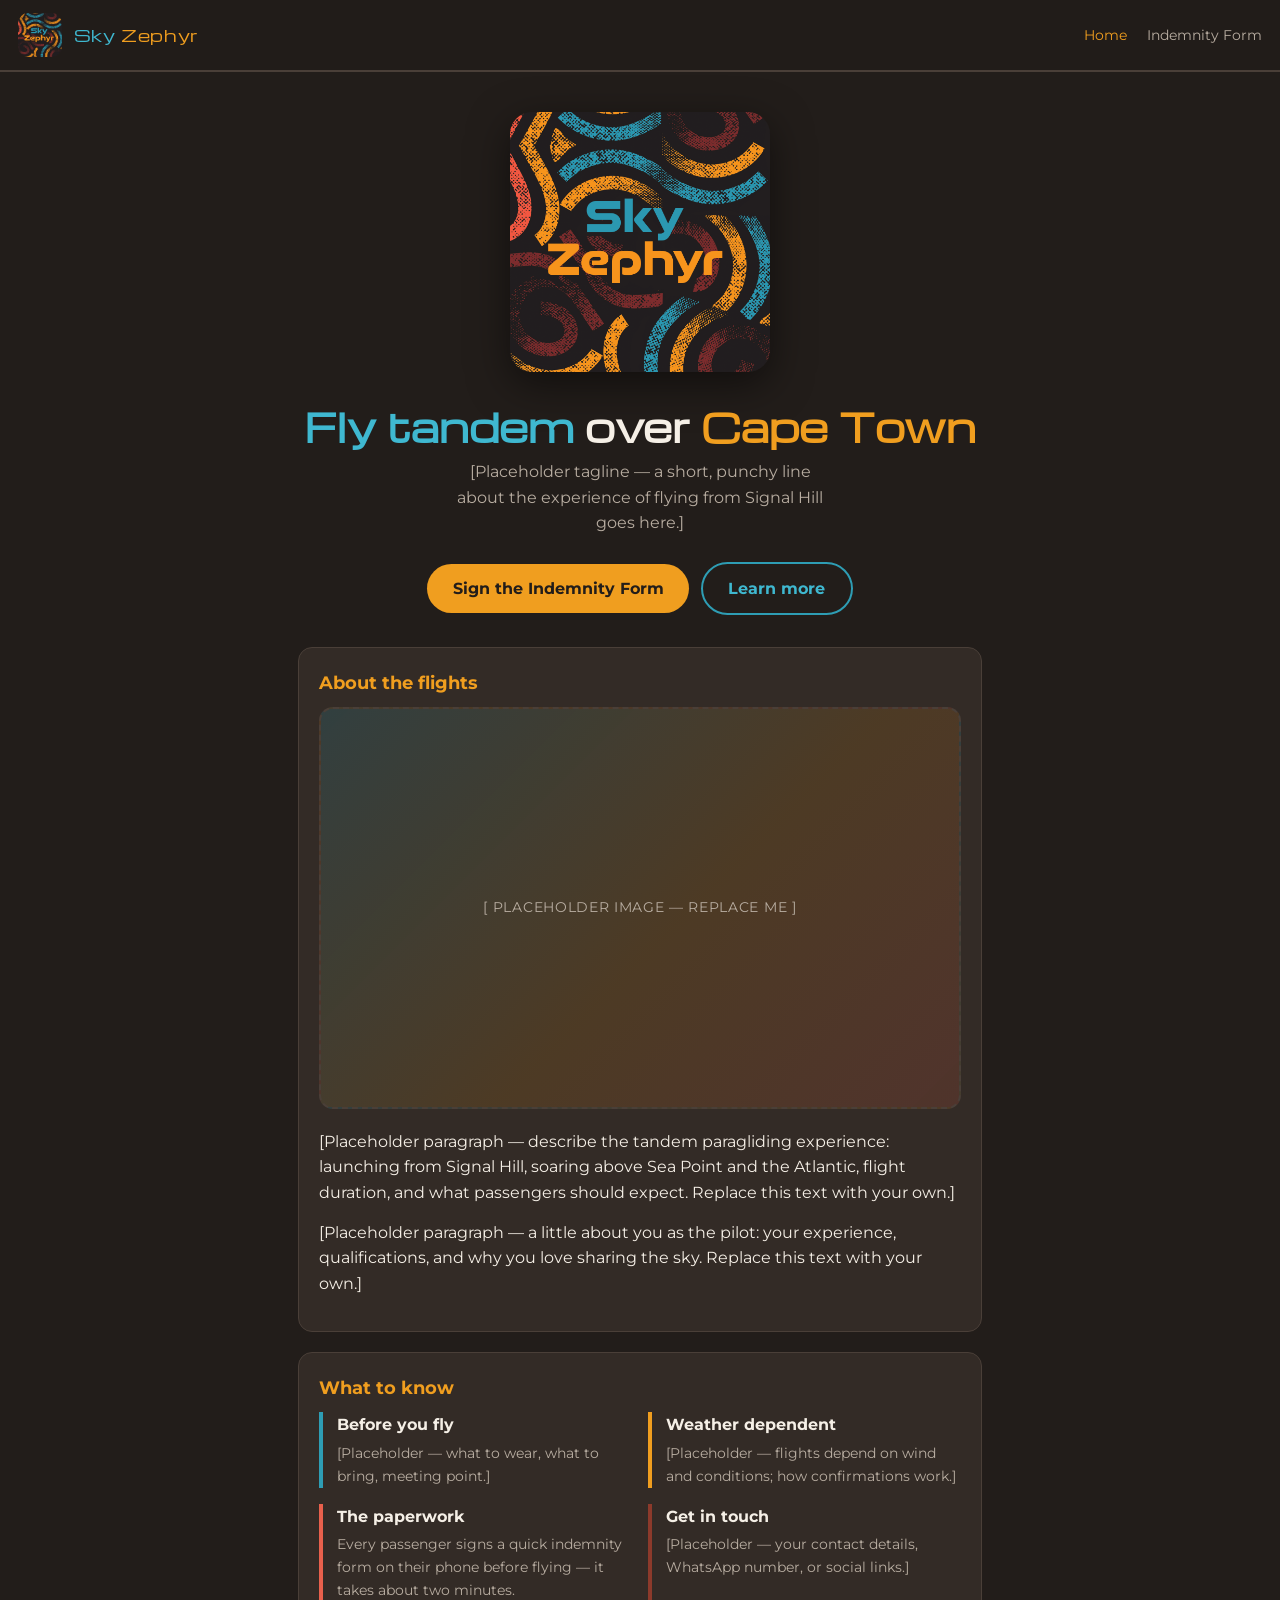
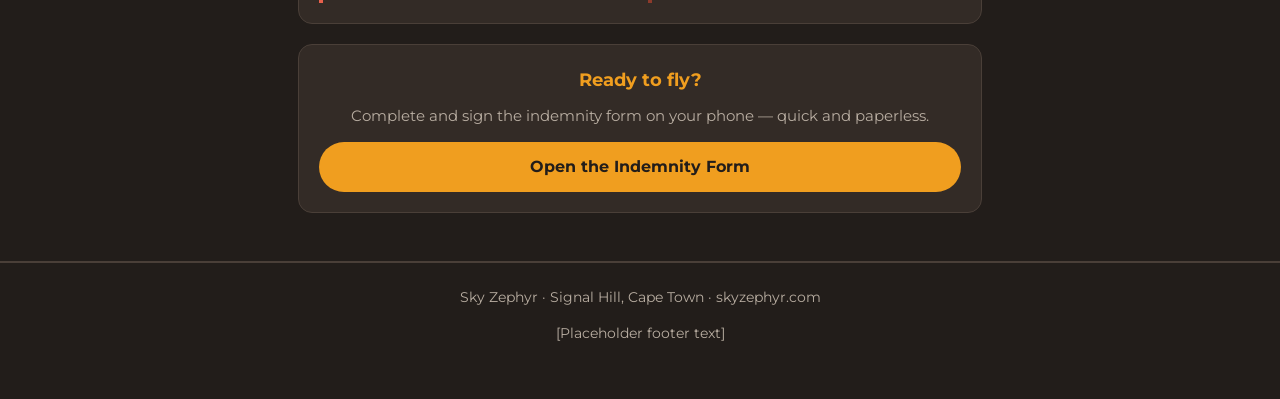
==== index.html @ d886fbc6 "Add files via upload" ====
<!DOCTYPE html>
<html lang="en">
<head>
<meta charset="UTF-8">
<meta name="viewport" content="width=device-width, initial-scale=1.0">
<title>Sky Zephyr — Tandem Paragliding, Signal Hill, Cape Town</title>
<meta name="description" content="Tandem paragliding flights from Signal Hill, Cape Town with Sky Zephyr.">
<link rel="icon" href="assets/logo.png">
<link rel="preconnect" href="https://fonts.googleapis.com">
<link href="https://fonts.googleapis.com/css2?family=Michroma&family=Montserrat:wght@400;600;700&display=swap" rel="stylesheet">
<link rel="stylesheet" href="styles.css">
</head>
<body>

<header class="site">
  <img src="assets/logo.png" alt="Sky Zephyr logo">
  <div class="brand"><span class="sky">Sky</span> <span class="zephyr">Zephyr</span></div>
  <nav>
    <a href="index.html" class="active">Home</a>
    <a href="indemnity.html">Indemnity&nbsp;Form</a>
  </nav>
</header>

<main class="wrap">

  <section class="hero">
    <img class="logo" src="assets/logo.png" alt="Sky Zephyr">
    <h1><span class="accent-teal">Fly tandem</span> over <span class="accent-orange">Cape Town</span></h1>
    <p class="tagline">[Placeholder tagline — a short, punchy line about the experience of flying from Signal Hill goes here.]</p>
    <div class="cta-row">
      <a class="btn btn-primary" href="indemnity.html">Sign the Indemnity Form</a>
      <a class="btn btn-secondary" href="#about">Learn more</a>
    </div>
  </section>

  <section id="about" class="card">
    <h2>About the flights</h2>
    <div class="placeholder-img">[ Placeholder image — replace me ]</div>
    <p>[Placeholder paragraph — describe the tandem paragliding experience: launching from Signal Hill, soaring above Sea Point and the Atlantic, flight duration, and what passengers should expect. Replace this text with your own.]</p>
    <p>[Placeholder paragraph — a little about you as the pilot: your experience, qualifications, and why you love sharing the sky. Replace this text with your own.]</p>
  </section>

  <section class="card">
    <h2>What to know</h2>
    <div class="features">
      <div class="feature">
        <h3>Before you fly</h3>
        <p>[Placeholder — what to wear, what to bring, meeting point.]</p>
      </div>
      <div class="feature">
        <h3>Weather dependent</h3>
        <p>[Placeholder — flights depend on wind and conditions; how confirmations work.]</p>
      </div>
      <div class="feature">
        <h3>The paperwork</h3>
        <p>Every passenger signs a quick indemnity form on their phone before flying — it takes about two minutes.</p>
      </div>
      <div class="feature">
        <h3>Get in touch</h3>
        <p>[Placeholder — your contact details, WhatsApp number, or social links.]</p>
      </div>
    </div>
  </section>

  <section class="card" style="text-align:center;">
    <h2>Ready to fly?</h2>
    <p class="form-intro">Complete and sign the indemnity form on your phone — quick and paperless.</p>
    <a class="btn btn-primary btn-block" href="indemnity.html">Open the Indemnity Form</a>
  </section>

</main>

<footer class="site">
  <p>Sky Zephyr · Signal Hill, Cape Town · skyzephyr.com</p>
  <p>[Placeholder footer text]</p>
</footer>

</body>
</html>
---- styles.css ----
/* Sky Zephyr — shared styles (mobile-first) */
:root {
  --bg: #221d1a;
  --bg-soft: #2e2723;
  --card: #332b26;
  --teal: #2e9db4;
  --teal-bright: #3fb8d0;
  --orange: #f09e1f;
  --coral: #e8604c;
  --rust: #8c3a2b;
  --cream: #f5efe6;
  --muted: #b8ada1;
  --line: #4a3f38;
  --radius: 14px;
}

* { box-sizing: border-box; margin: 0; padding: 0; }
html { -webkit-text-size-adjust: 100%; }

body {
  background: var(--bg);
  color: var(--cream);
  font-family: "Montserrat", -apple-system, "Segoe UI", Roboto, sans-serif;
  line-height: 1.6;
  min-height: 100vh;
}

.wrap { max-width: 720px; margin: 0 auto; padding: 0 1.1rem; }

/* Header */
header.site {
  display: flex; align-items: center; gap: .75rem;
  padding: .8rem 1.1rem;
  border-bottom: 2px solid var(--line);
  position: sticky; top: 0; background: rgba(34,29,26,.95);
  backdrop-filter: blur(6px); z-index: 10;
}
header.site img { width: 44px; height: 44px; border-radius: 10px; }
header.site .brand { font-family: "Michroma", "Montserrat", sans-serif; font-size: 1rem; letter-spacing: .04em; }
header.site .brand .sky { color: var(--teal-bright); }
header.site .brand .zephyr { color: var(--orange); }
header.site nav { margin-left: auto; }
header.site nav a { color: var(--muted); text-decoration: none; font-size: .85rem; margin-left: 1rem; }
header.site nav a:hover, header.site nav a.active { color: var(--orange); }

/* Typography */
h1 { font-family: "Michroma", "Montserrat", sans-serif; font-size: clamp(1.5rem, 6vw, 2.4rem); line-height: 1.25; }
h2 { color: var(--orange); font-size: 1.15rem; margin-bottom: .6rem; }
p  { margin-bottom: .9rem; }
.accent-teal { color: var(--teal-bright); }
.accent-orange { color: var(--orange); }

/* Buttons */
.btn {
  display: inline-block; border: none; cursor: pointer;
  font: 700 1rem "Montserrat", sans-serif;
  padding: .95rem 1.6rem; border-radius: 999px;
  text-decoration: none; text-align: center;
  transition: transform .1s ease, filter .15s ease;
  -webkit-tap-highlight-color: transparent;
}
.btn:active { transform: scale(.97); }
.btn-primary { background: var(--orange); color: #221d1a; }
.btn-primary:hover { filter: brightness(1.08); }
.btn-secondary { background: transparent; color: var(--teal-bright); border: 2px solid var(--teal); }
.btn-ghost { background: var(--bg-soft); color: var(--muted); font-weight: 500; padding: .5rem 1rem; font-size: .85rem; }
.btn-block { display: block; width: 100%; }

/* Cards & sections */
.card {
  background: var(--card); border: 1px solid var(--line);
  border-radius: var(--radius); padding: 1.25rem; margin-bottom: 1.25rem;
}
footer.site {
  border-top: 2px solid var(--line); margin-top: 3rem;
  padding: 1.5rem 1.1rem 2.5rem; text-align: center;
  color: var(--muted); font-size: .85rem;
}

/* ---------- Homepage ---------- */
.hero { text-align: center; padding: 2.5rem 0 2rem; }
.hero img.logo { width: min(62vw, 260px); border-radius: 22px; box-shadow: 0 12px 40px rgba(0,0,0,.5); }
.hero h1 { margin: 1.4rem 0 .6rem; }
.hero .tagline { color: var(--muted); max-width: 34ch; margin: 0 auto 1.6rem; }
.hero .cta-row { display: flex; flex-direction: column; gap: .7rem; align-items: center; }
@media (min-width: 480px) { .hero .cta-row { flex-direction: row; justify-content: center; } }

.placeholder-img {
  width: 100%; aspect-ratio: 16/10; border-radius: var(--radius);
  border: 2px dashed var(--line);
  background:
    linear-gradient(135deg, rgba(46,157,180,.18), rgba(240,158,31,.14) 55%, rgba(232,96,76,.16));
  display: flex; align-items: center; justify-content: center;
  color: var(--muted); font-size: .85rem; letter-spacing: .05em; text-transform: uppercase;
  margin-bottom: 1.25rem;
}

.features { display: grid; gap: 1rem; }
@media (min-width: 560px) { .features { grid-template-columns: 1fr 1fr; } }
.feature { border-left: 4px solid var(--teal); padding-left: .9rem; }
.feature:nth-child(2) { border-color: var(--orange); }
.feature:nth-child(3) { border-color: var(--coral); }
.feature:nth-child(4) { border-color: var(--rust); }
.feature h3 { font-size: 1rem; margin-bottom: .25rem; }
.feature p { color: var(--muted); font-size: .9rem; margin: 0; }

/* ---------- Form ---------- */
.form-intro { color: var(--muted); font-size: .95rem; }
.ref-badge {
  display: inline-block; background: var(--bg-soft); border: 1px solid var(--line);
  color: var(--teal-bright); border-radius: 8px; padding: .2rem .6rem;
  font-size: .8rem; letter-spacing: .06em; margin-top: .5rem;
}

fieldset { border: none; margin-bottom: .25rem; }
legend {
  font-family: "Michroma", "Montserrat", sans-serif; font-size: .95rem;
  color: var(--teal-bright); margin-bottom: .8rem;
}
label { display: block; font-size: .85rem; color: var(--muted); margin: .8rem 0 .3rem; }
label .req { color: var(--coral); }

input[type=text], input[type=tel], input[type=date], input[type=number], textarea {
  width: 100%; padding: .85rem .9rem; font-size: 1rem;
  background: var(--bg-soft); color: var(--cream);
  border: 1.5px solid var(--line); border-radius: 10px;
  font-family: inherit;
}
input:focus, textarea:focus { outline: none; border-color: var(--teal); }
input[readonly] { color: var(--muted); border-style: dashed; }
textarea { min-height: 70px; resize: vertical; }
.grid-2 { display: grid; grid-template-columns: 1fr 1fr; gap: .8rem; }

.terms {
  max-height: 320px; overflow-y: auto; font-size: .85rem; color: #d8cfc4;
  background: var(--bg-soft); border: 1px solid var(--line);
  border-radius: 10px; padding: 1rem 1.1rem;
  -webkit-overflow-scrolling: touch;
}
.terms h3 { color: var(--orange); font-size: .9rem; margin: 1rem 0 .4rem; }
.terms h3:first-child { margin-top: 0; }
.terms ol { padding-left: 1.2rem; }
.terms ol ol { margin: .3rem 0; }
.terms li { margin-bottom: .5rem; }
.terms-hint { font-size: .75rem; color: var(--muted); margin-top: .4rem; }

.checkline { display: flex; gap: .7rem; align-items: flex-start; margin: .9rem 0; cursor: pointer; }
.checkline input { width: 1.35rem; height: 1.35rem; flex-shrink: 0; margin-top: .15rem; accent-color: var(--orange); }
.checkline span { font-size: .9rem; }

.sig-wrap { position: relative; }
canvas.sigpad {
  width: 100%; height: 180px; touch-action: none; display: block;
  background: #f5efe6; border-radius: 10px; border: 2px solid var(--line);
}
.sig-hint {
  position: absolute; inset: 0; display: flex; align-items: center; justify-content: center;
  color: #99887a; font-size: .9rem; pointer-events: none; letter-spacing: .04em;
}
.sig-tools { display: flex; justify-content: space-between; align-items: center; margin-top: .5rem; }
.timestamp-note { font-size: .8rem; color: var(--muted); }

.toggle-section > .checkline { margin-bottom: 0; }
.hidden { display: none !important; }

#status-msg { border-radius: 10px; padding: 1rem; margin-top: 1rem; font-size: .95rem; display: none; }
#status-msg.ok { display: block; background: rgba(46,157,180,.15); border: 1px solid var(--teal); color: var(--teal-bright); }
#status-msg.err { display: block; background: rgba(232,96,76,.15); border: 1px solid var(--coral); color: #f0a396; }

.legal-note { font-size: .75rem; color: var(--muted); margin-top: 1rem; }
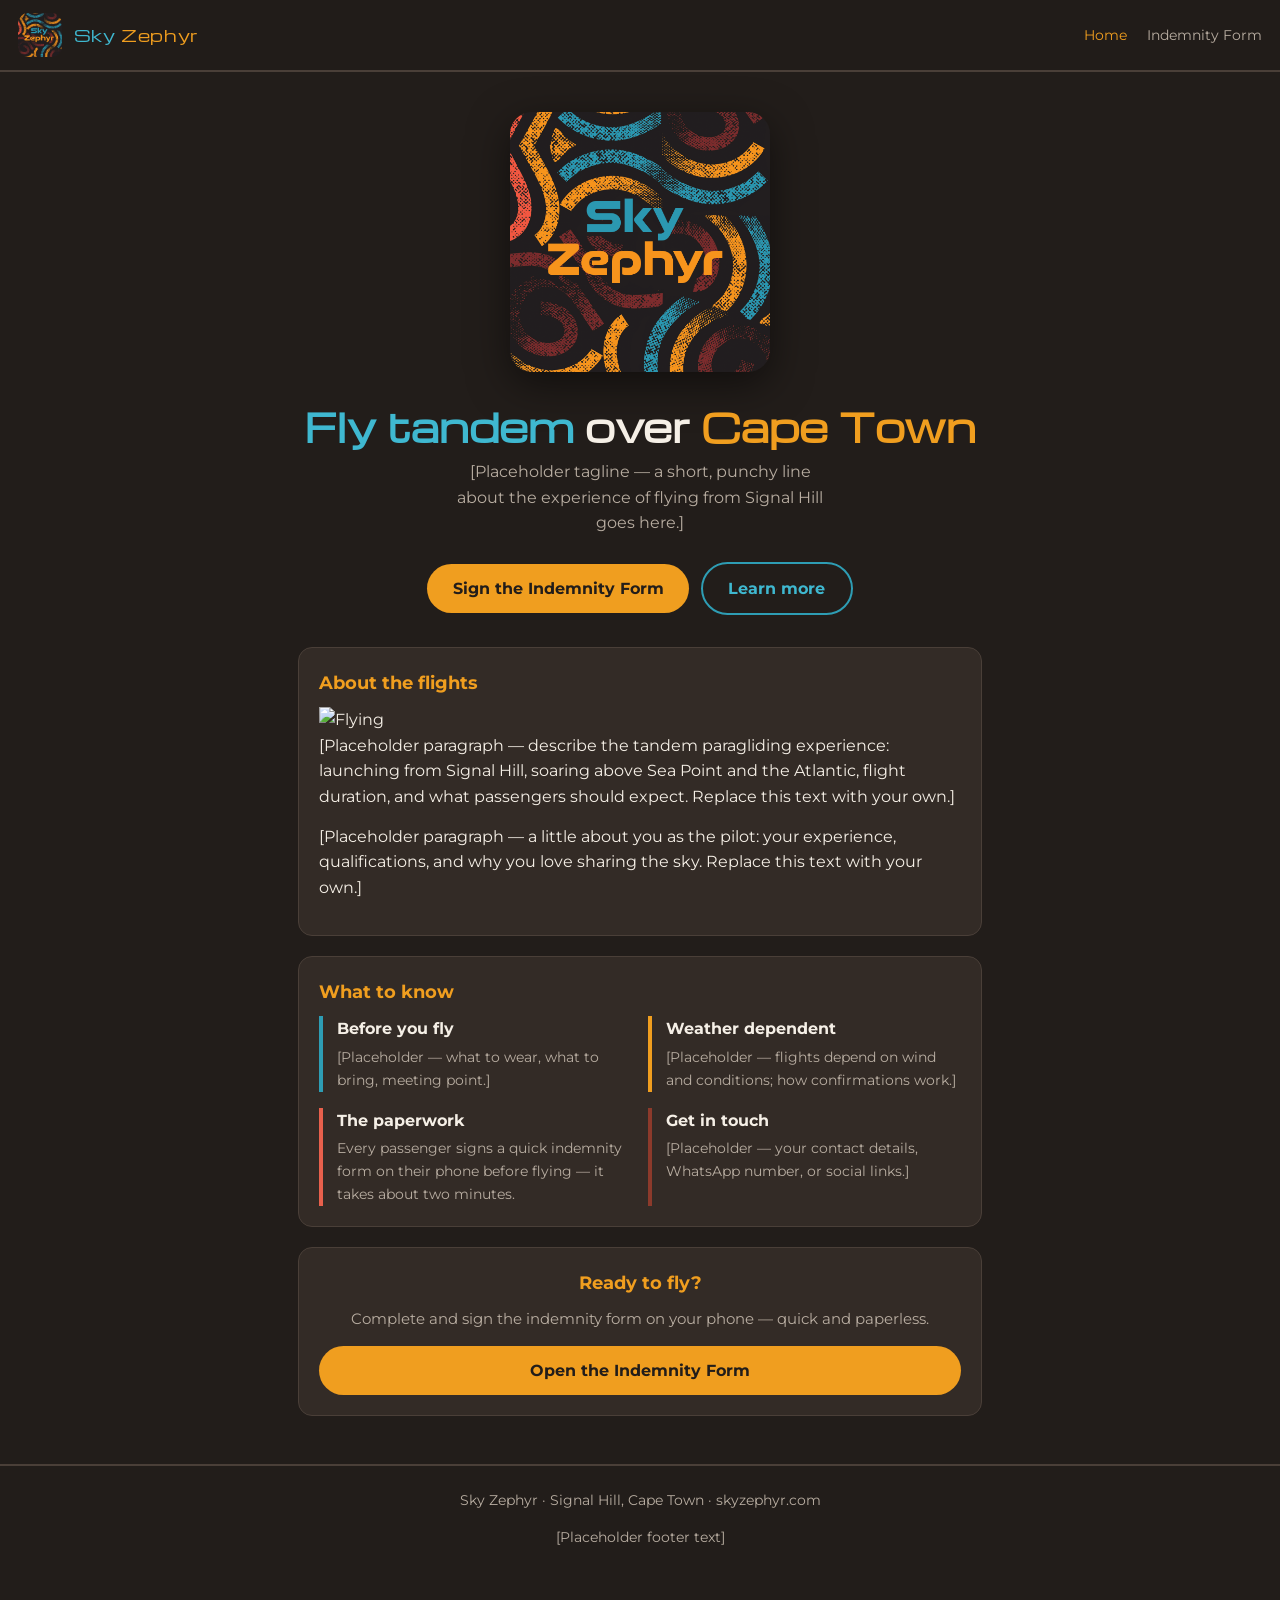
==== commit 19a85055: "Update about section with an image Replaced placeholder image with actual image for the about sectio" ====
--- a/index.html
+++ b/index.html
@@ -35,7 +35,7 @@
 
   <section id="about" class="card">
     <h2>About the flights</h2>
-    <div class="placeholder-img">[ Placeholder image — replace me ]</div>
+     <img src="assets/homepage.png" alt="Flying">
     <p>[Placeholder paragraph — describe the tandem paragliding experience: launching from Signal Hill, soaring above Sea Point and the Atlantic, flight duration, and what passengers should expect. Replace this text with your own.]</p>
     <p>[Placeholder paragraph — a little about you as the pilot: your experience, qualifications, and why you love sharing the sky. Replace this text with your own.]</p>
   </section>
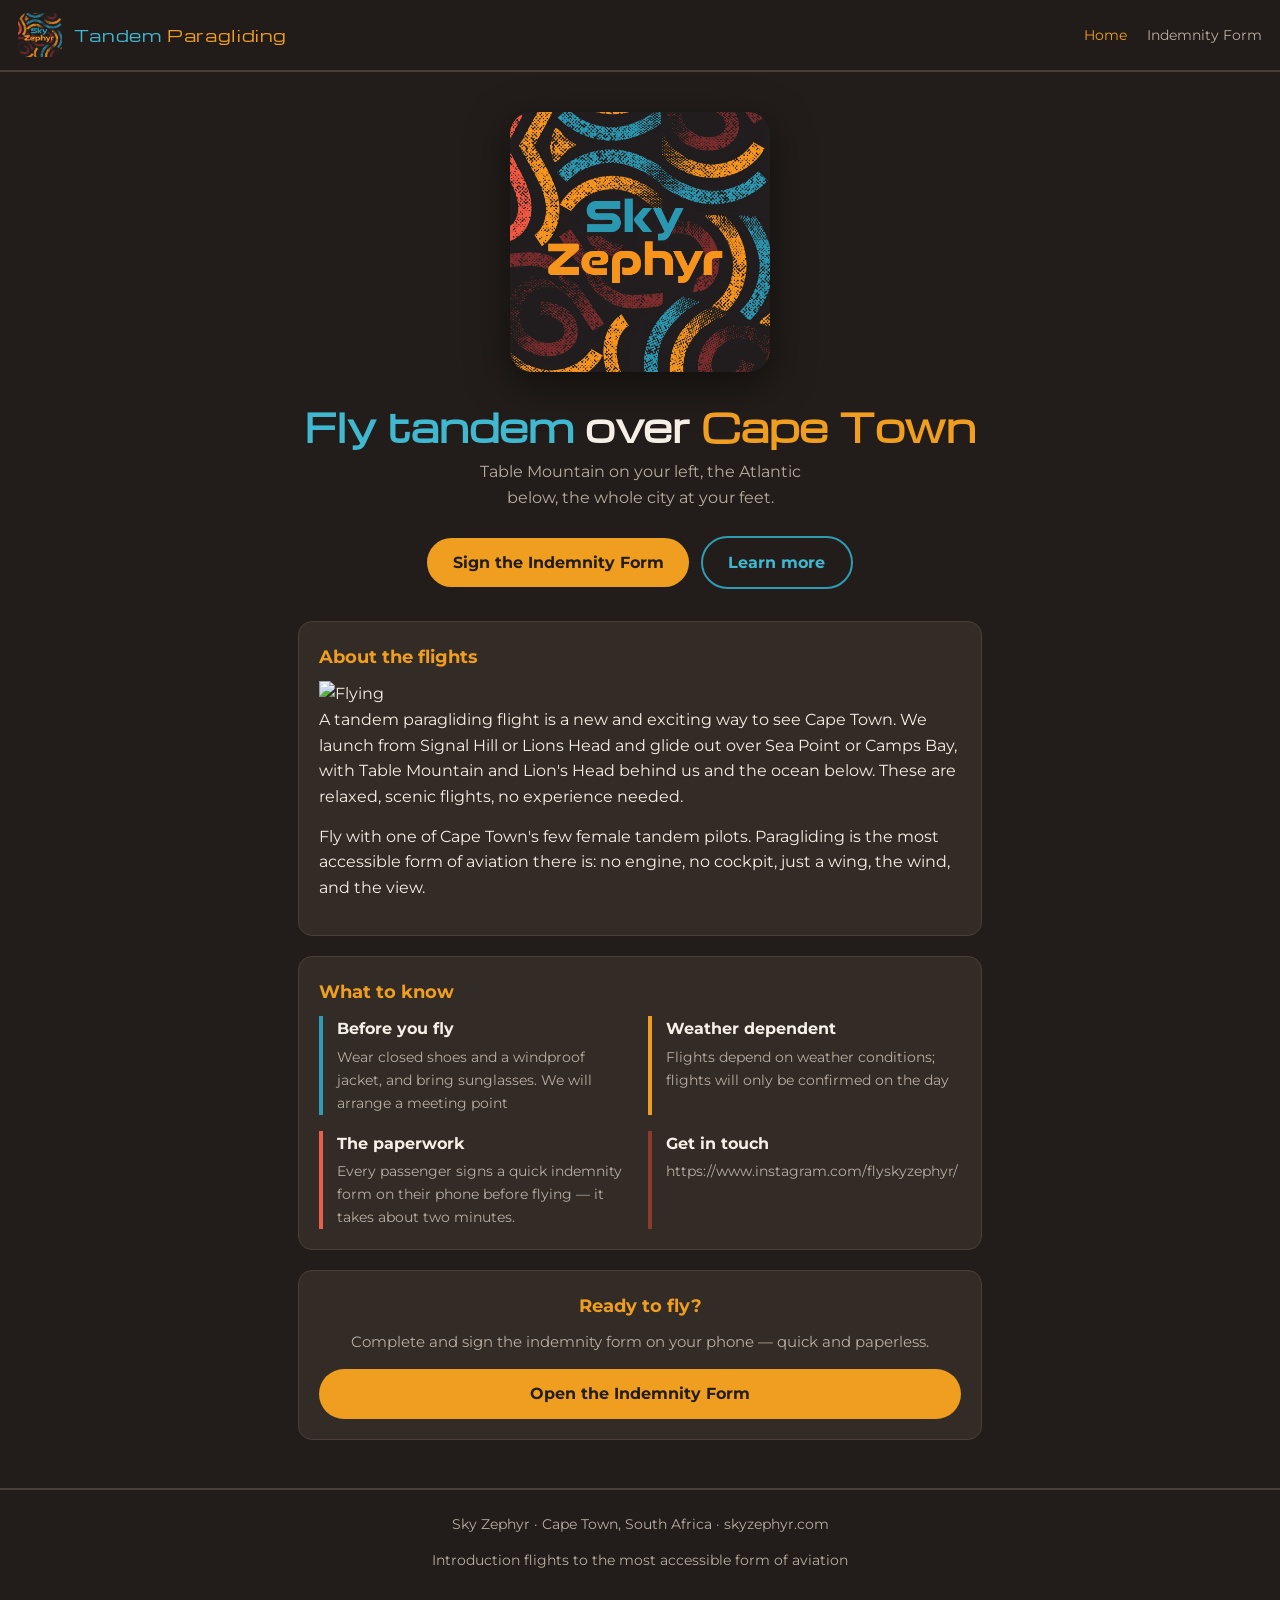
==== commit f199927c: "Revise index.html with new branding and content Updated branding and content for the paragliding exp" ====
--- a/index.html
+++ b/index.html
@@ -14,7 +14,7 @@
 
 <header class="site">
   <img src="assets/logo.png" alt="Sky Zephyr logo">
-  <div class="brand"><span class="sky">Sky</span> <span class="zephyr">Zephyr</span></div>
+  <div class="brand"><span class="sky">Tandem</span> <span class="zephyr">Paragliding</span></div>
   <nav>
     <a href="index.html" class="active">Home</a>
     <a href="indemnity.html">Indemnity&nbsp;Form</a>
@@ -26,7 +26,7 @@
   <section class="hero">
     <img class="logo" src="assets/logo.png" alt="Sky Zephyr">
     <h1><span class="accent-teal">Fly tandem</span> over <span class="accent-orange">Cape Town</span></h1>
-    <p class="tagline">[Placeholder tagline — a short, punchy line about the experience of flying from Signal Hill goes here.]</p>
+    <p class="tagline">Table Mountain on your left, the Atlantic below, the whole city at your feet.</p>
     <div class="cta-row">
       <a class="btn btn-primary" href="indemnity.html">Sign the Indemnity Form</a>
       <a class="btn btn-secondary" href="#about">Learn more</a>
@@ -35,9 +35,9 @@
 
   <section id="about" class="card">
     <h2>About the flights</h2>
-     <img src="assets/homepage.png" alt="Flying">
-    <p>[Placeholder paragraph — describe the tandem paragliding experience: launching from Signal Hill, soaring above Sea Point and the Atlantic, flight duration, and what passengers should expect. Replace this text with your own.]</p>
-    <p>[Placeholder paragraph — a little about you as the pilot: your experience, qualifications, and why you love sharing the sky. Replace this text with your own.]</p>
+     <img src="assets/homepage.jpg" alt="Flying">
+    <p>A tandem paragliding flight is a new and exciting way to see Cape Town. We launch from Signal Hill or Lions Head and glide out over Sea Point or Camps Bay, with Table Mountain and Lion's Head behind us and the ocean below. These are relaxed, scenic flights, no experience needed.</p>
+    <p>Fly with one of Cape Town's few female tandem pilots. Paragliding is the most accessible form of aviation there is: no engine, no cockpit, just a wing, the wind, and the view.</p>
   </section>
 
   <section class="card">
@@ -45,11 +45,11 @@
     <div class="features">
       <div class="feature">
         <h3>Before you fly</h3>
-        <p>[Placeholder — what to wear, what to bring, meeting point.]</p>
+        <p>Wear closed shoes and a windproof jacket, and bring sunglasses. We will arrange a meeting point</p>
       </div>
       <div class="feature">
         <h3>Weather dependent</h3>
-        <p>[Placeholder — flights depend on wind and conditions; how confirmations work.]</p>
+        <p>Flights depend on weather conditions; flights will only be confirmed on the day</p>
       </div>
       <div class="feature">
         <h3>The paperwork</h3>
@@ -57,7 +57,7 @@
       </div>
       <div class="feature">
         <h3>Get in touch</h3>
-        <p>[Placeholder — your contact details, WhatsApp number, or social links.]</p>
+        <p>https://www.instagram.com/flyskyzephyr/</p>
       </div>
     </div>
   </section>
@@ -71,8 +71,8 @@
 </main>
 
 <footer class="site">
-  <p>Sky Zephyr · Signal Hill, Cape Town · skyzephyr.com</p>
-  <p>[Placeholder footer text]</p>
+  <p>Sky Zephyr · Cape Town, South Africa · skyzephyr.com</p>
+  <p>Introduction flights to the most accessible form of aviation</p>
 </footer>
 
 </body>
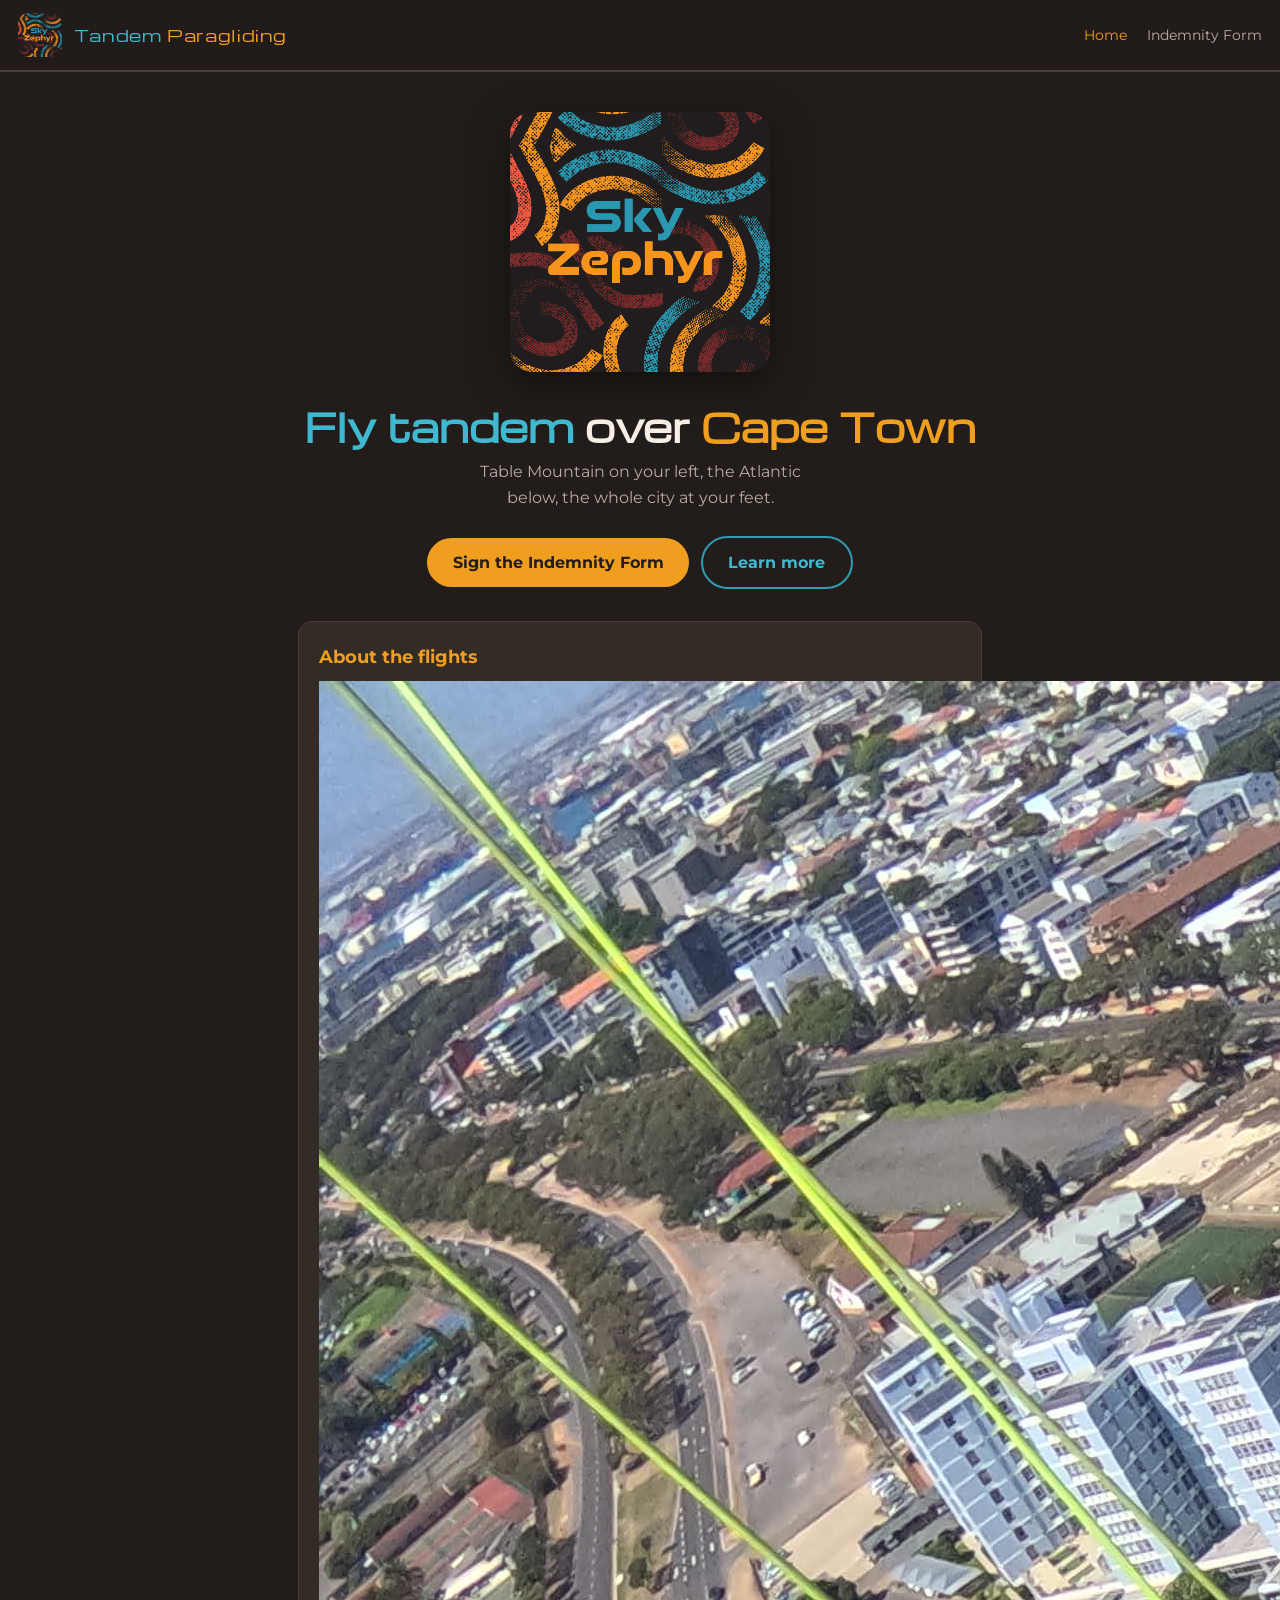
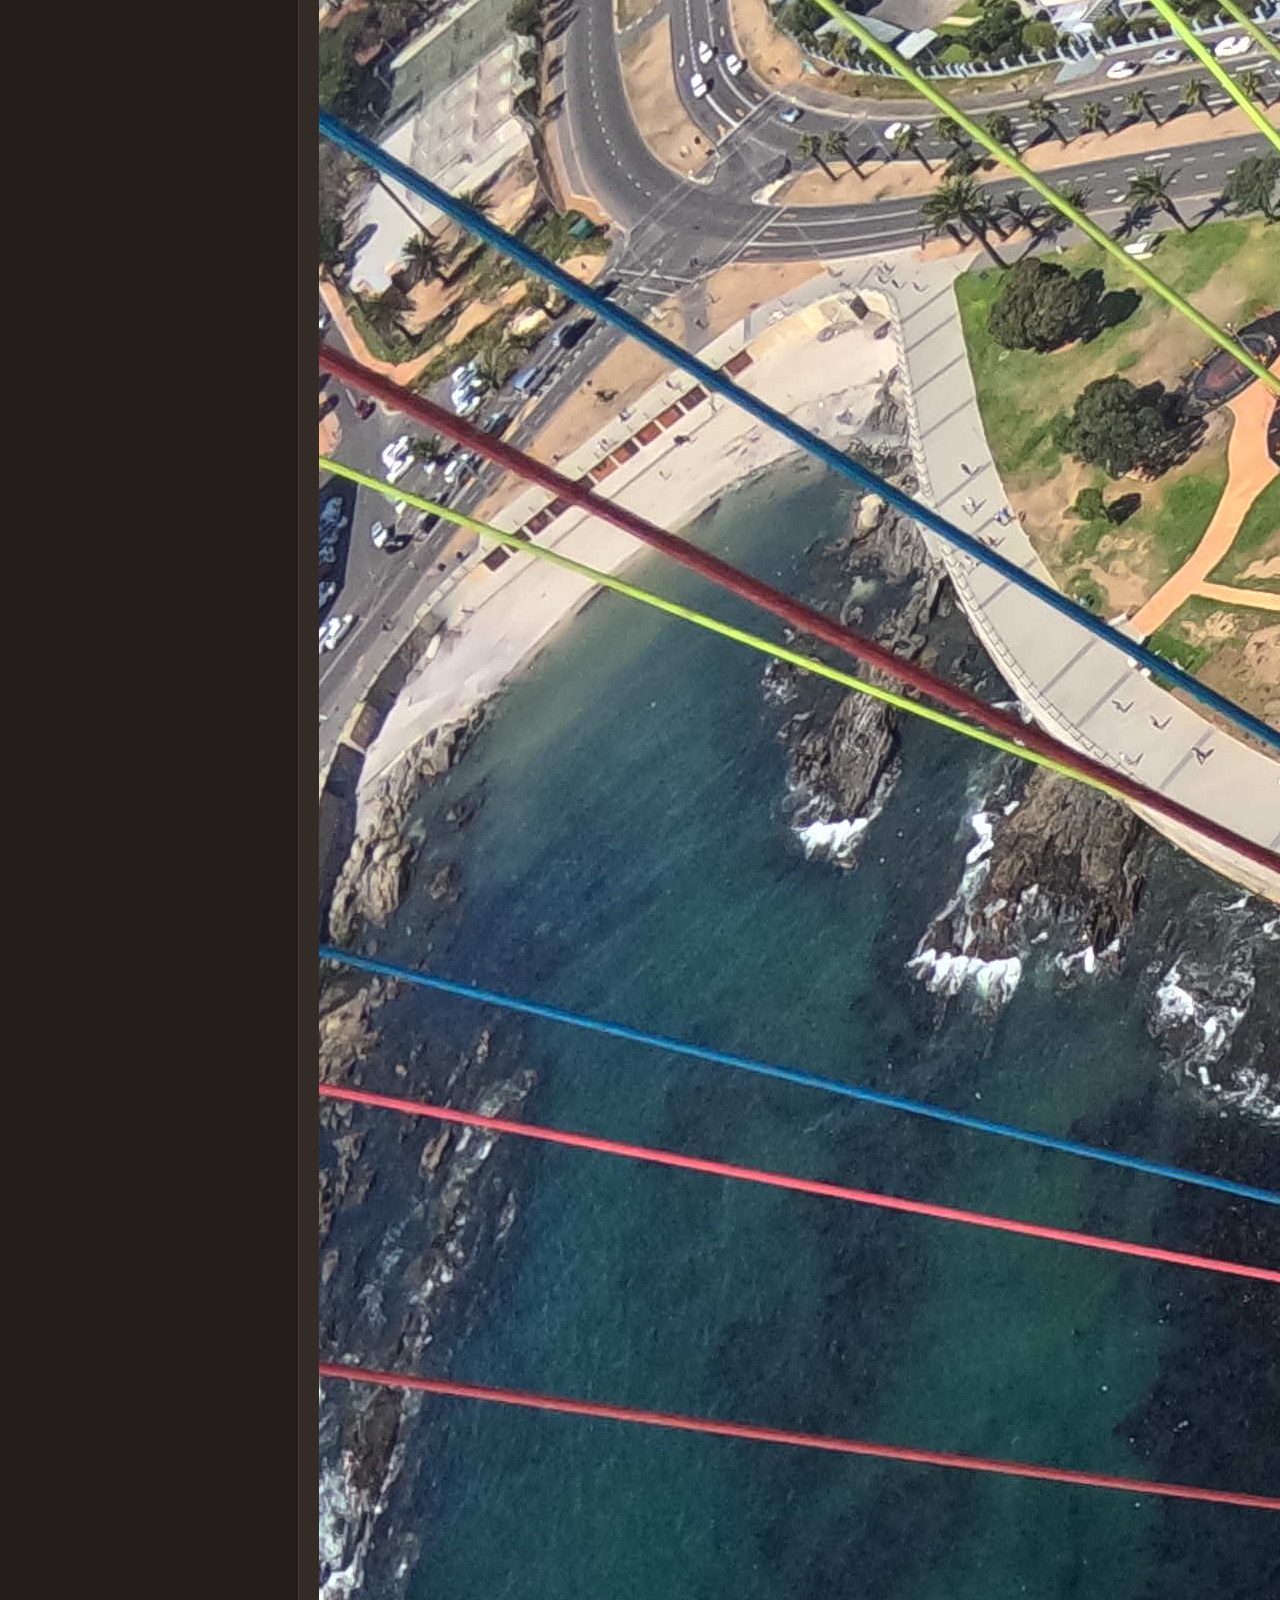
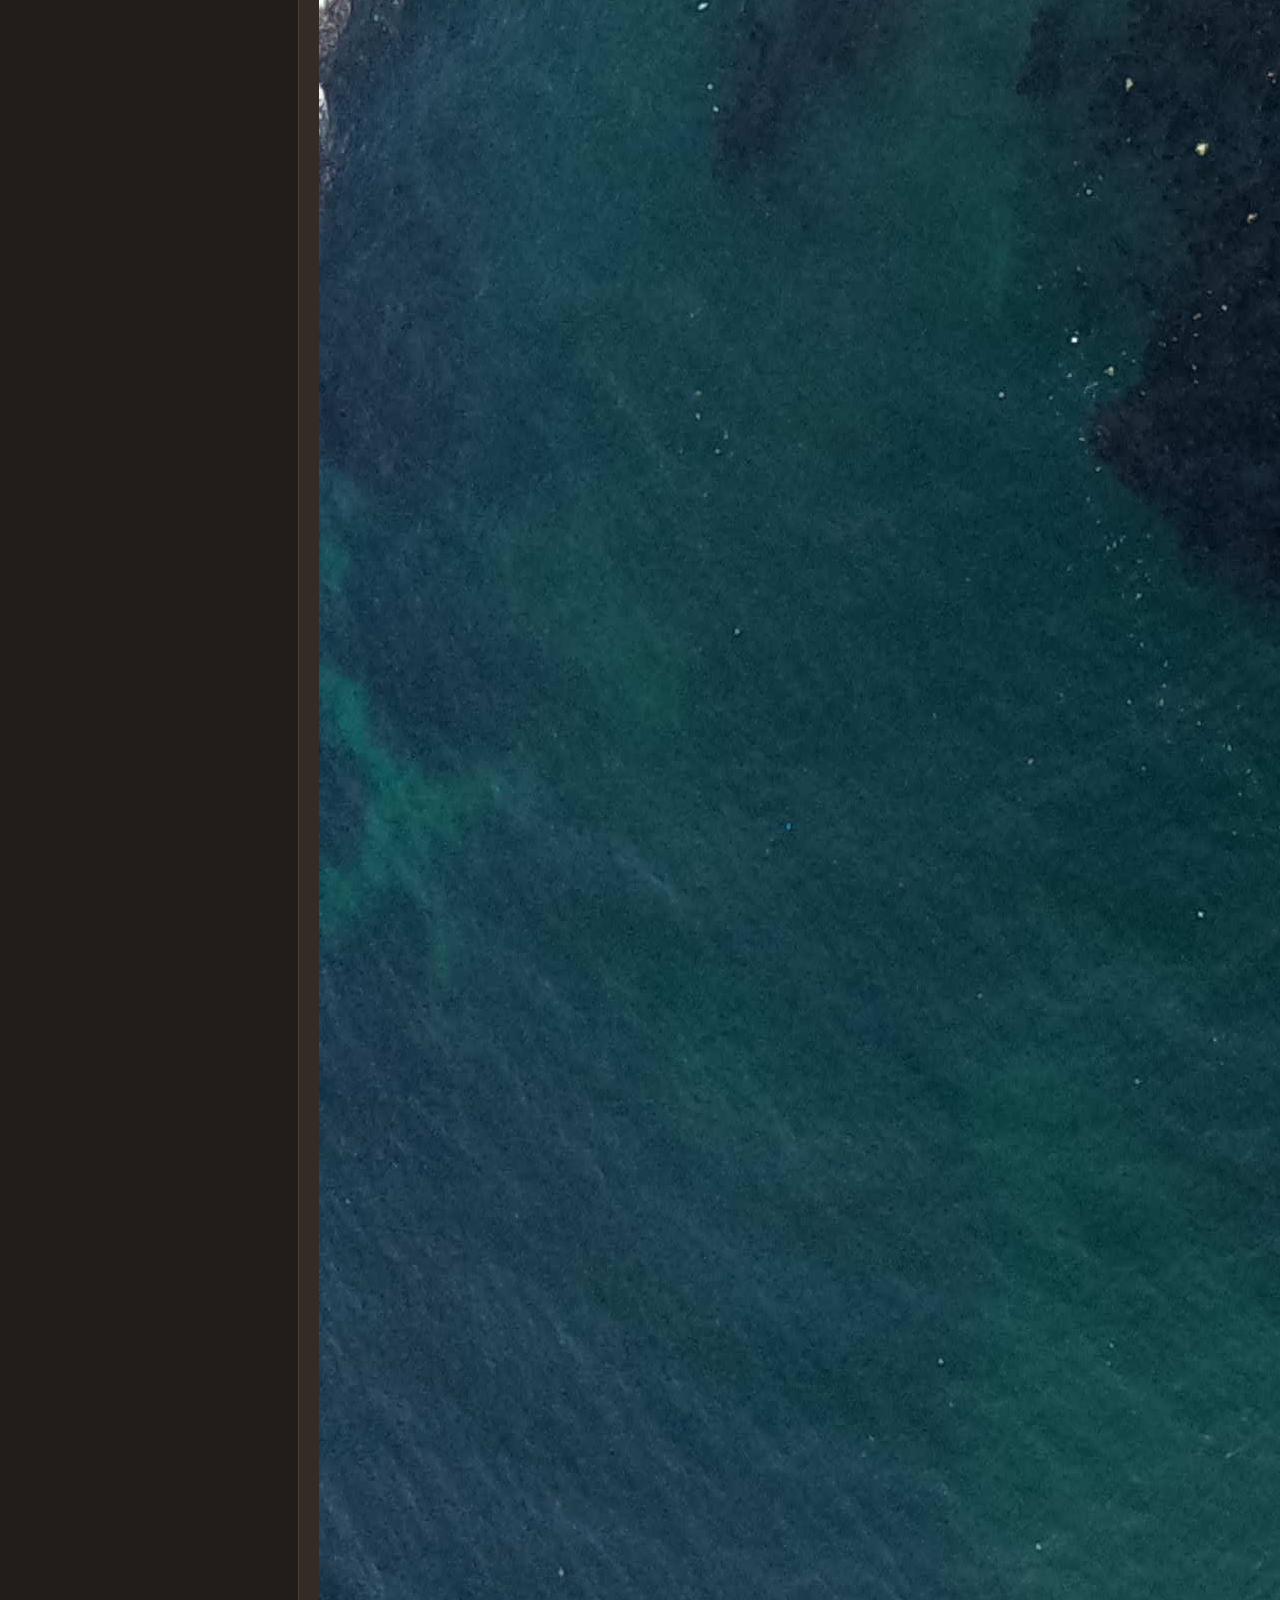
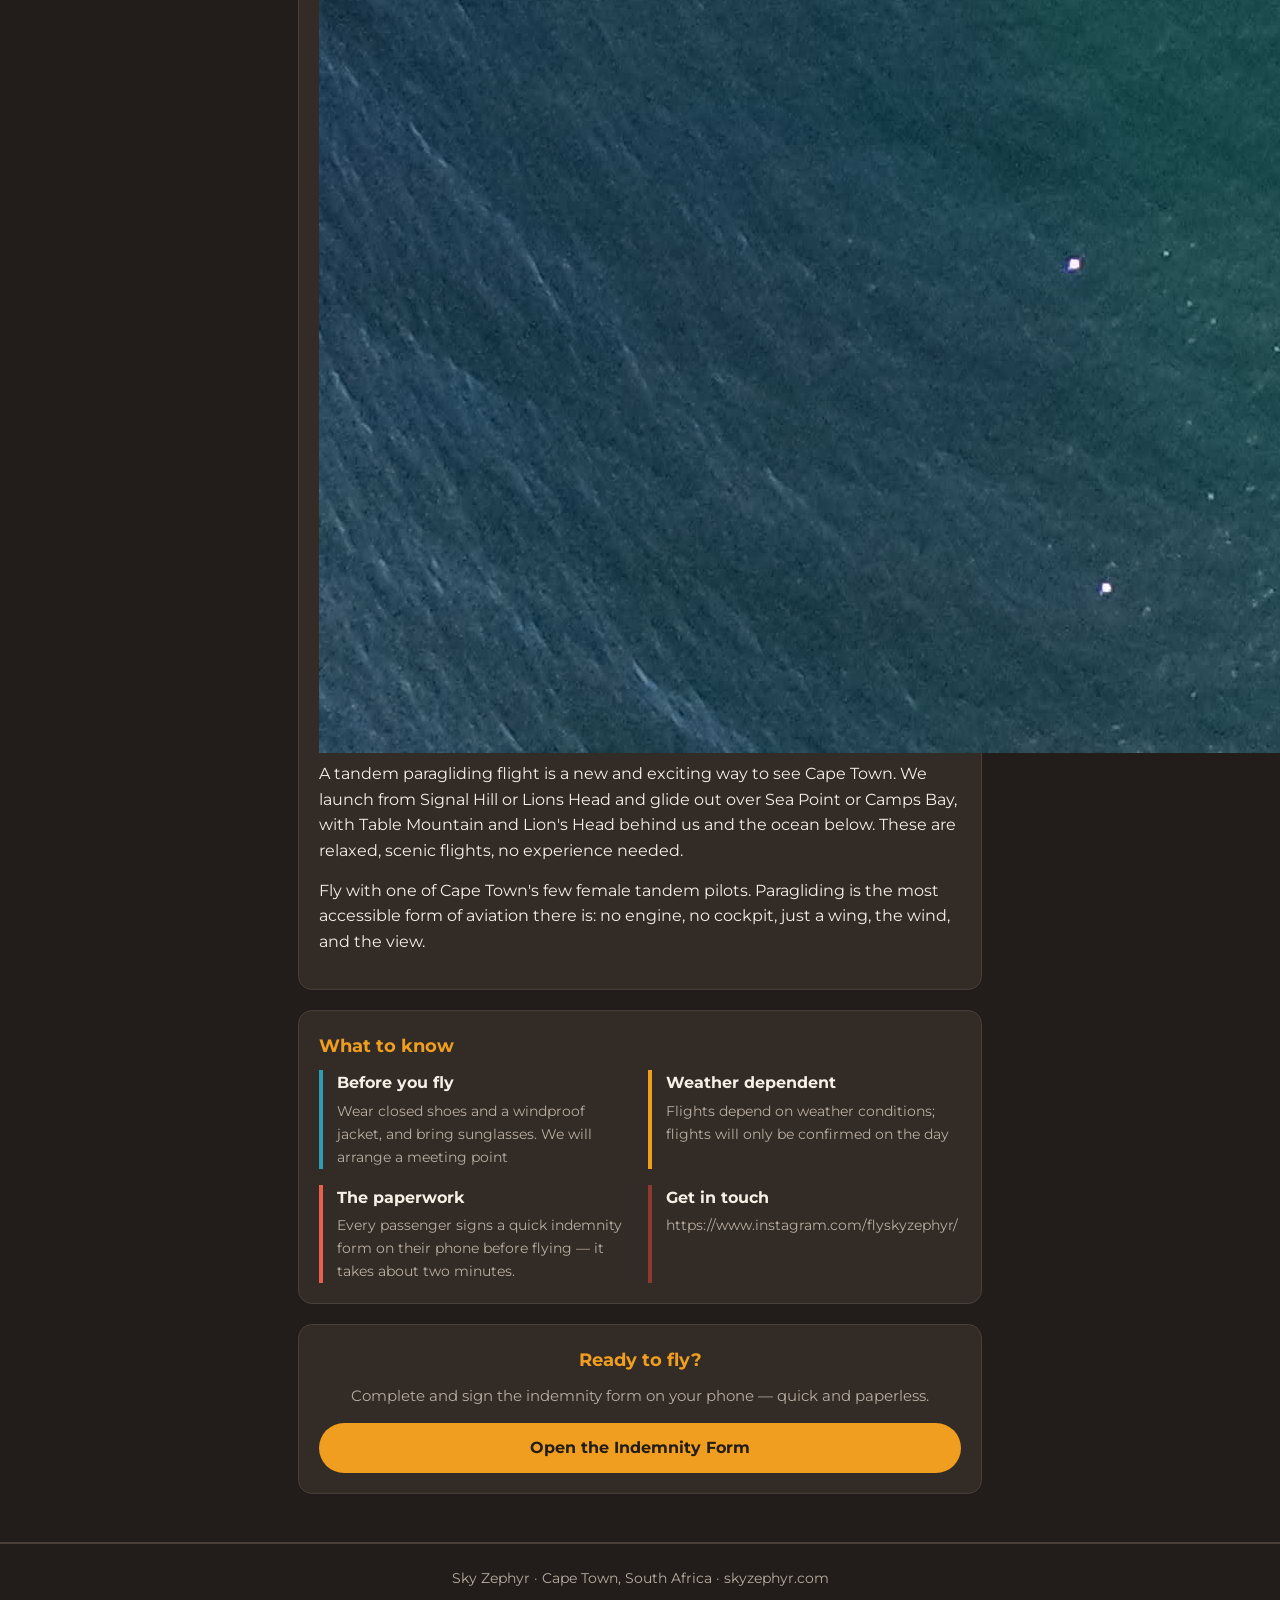
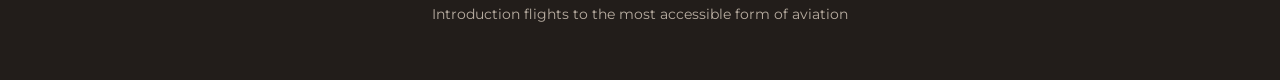
==== commit 34b209d6: "Fix image file extension in about section" ====
--- a/index.html
+++ b/index.html
@@ -35,7 +35,7 @@
 
   <section id="about" class="card">
     <h2>About the flights</h2>
-     <img src="assets/homepage.jpg" alt="Flying">
+     <img src="assets/homepage.JPG" alt="Flying">
     <p>A tandem paragliding flight is a new and exciting way to see Cape Town. We launch from Signal Hill or Lions Head and glide out over Sea Point or Camps Bay, with Table Mountain and Lion's Head behind us and the ocean below. These are relaxed, scenic flights, no experience needed.</p>
     <p>Fly with one of Cape Town's few female tandem pilots. Paragliding is the most accessible form of aviation there is: no engine, no cockpit, just a wing, the wind, and the view.</p>
   </section>
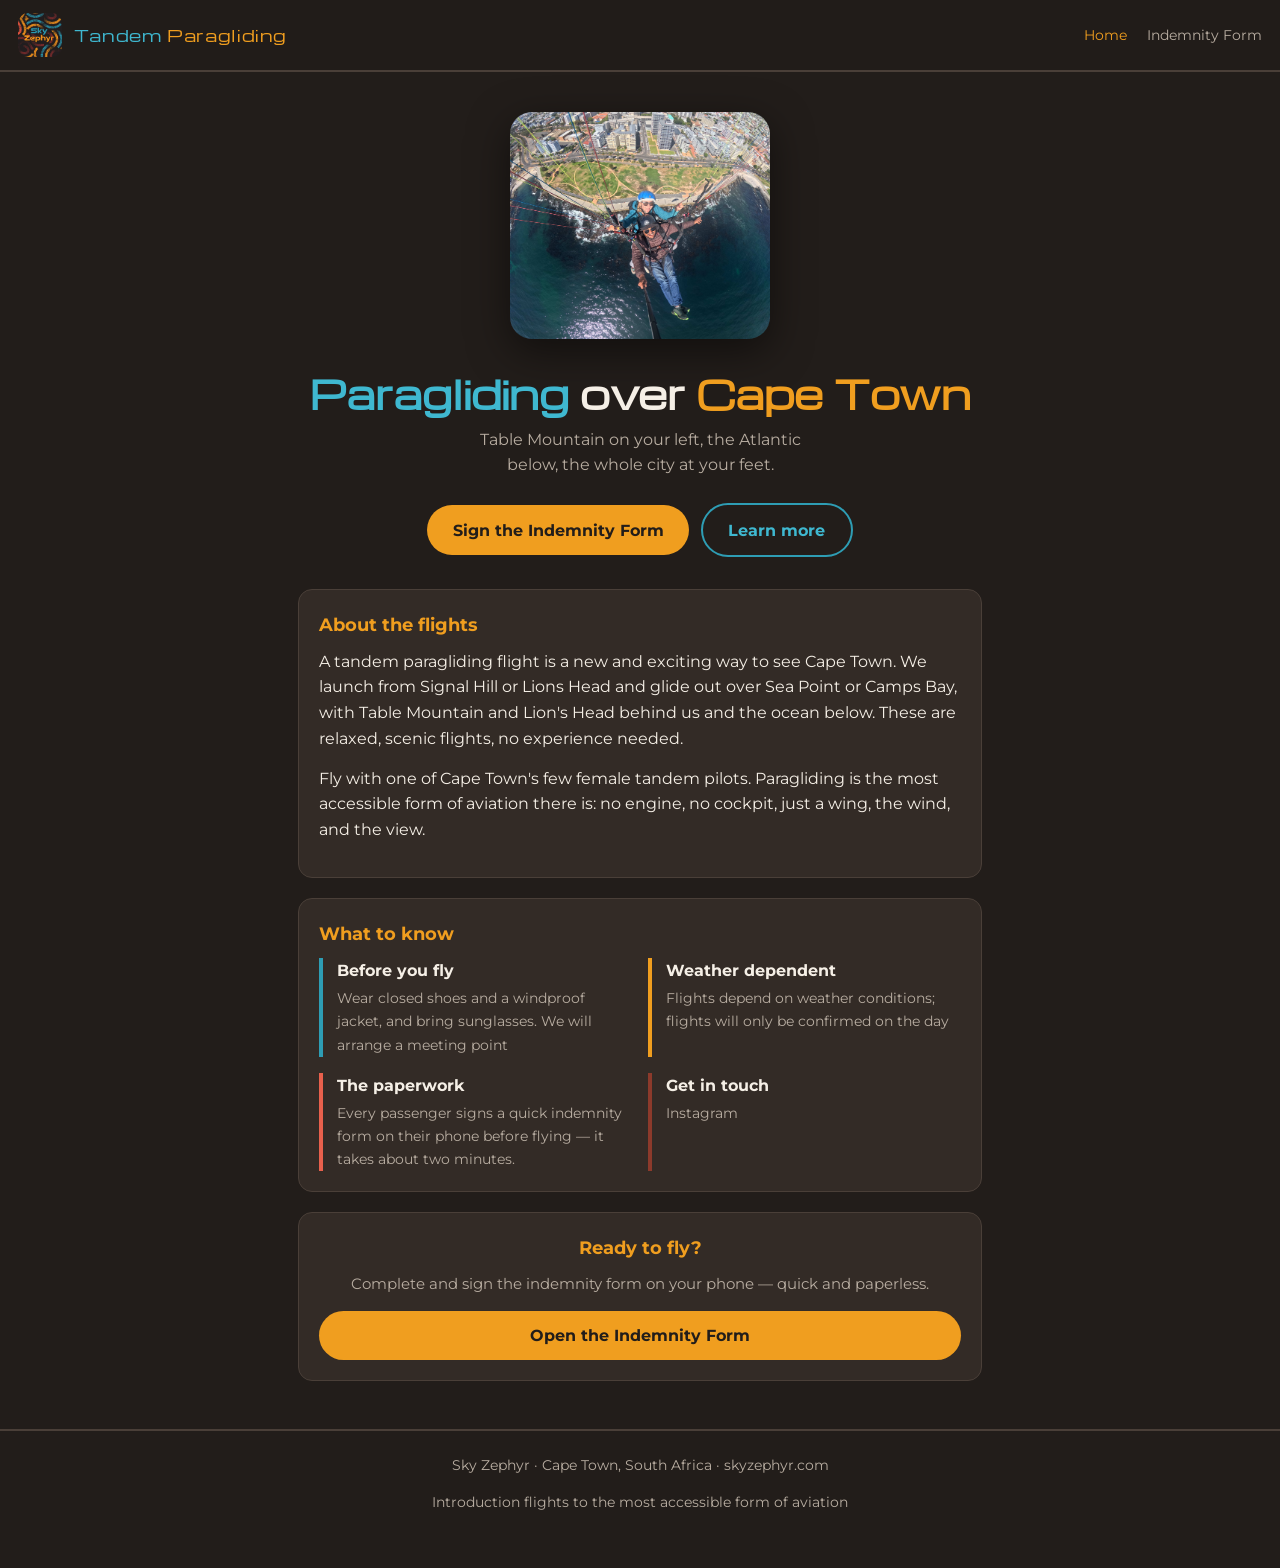
==== commit fadc4090: "Update logo and heading in the hero section" ====
--- a/index.html
+++ b/index.html
@@ -24,8 +24,8 @@
 <main class="wrap">
 
   <section class="hero">
-    <img class="logo" src="assets/logo.png" alt="Sky Zephyr">
-    <h1><span class="accent-teal">Fly tandem</span> over <span class="accent-orange">Cape Town</span></h1>
+    <img class="logo" src="assets/homepage.JPG" alt="Sky Zephyr">
+    <h1><span class="accent-teal">Paragliding</span> over <span class="accent-orange">Cape Town</span></h1>
     <p class="tagline">Table Mountain on your left, the Atlantic below, the whole city at your feet.</p>
     <div class="cta-row">
       <a class="btn btn-primary" href="indemnity.html">Sign the Indemnity Form</a>
@@ -35,7 +35,6 @@
 
   <section id="about" class="card">
     <h2>About the flights</h2>
-     <img src="assets/homepage.JPG" alt="Flying">
     <p>A tandem paragliding flight is a new and exciting way to see Cape Town. We launch from Signal Hill or Lions Head and glide out over Sea Point or Camps Bay, with Table Mountain and Lion's Head behind us and the ocean below. These are relaxed, scenic flights, no experience needed.</p>
     <p>Fly with one of Cape Town's few female tandem pilots. Paragliding is the most accessible form of aviation there is: no engine, no cockpit, just a wing, the wind, and the view.</p>
   </section>
@@ -57,7 +56,7 @@
       </div>
       <div class="feature">
         <h3>Get in touch</h3>
-        <p>https://www.instagram.com/flyskyzephyr/</p>
+        <p><a url="https://www.instagram.com/flyskyzephyr">Instagram</a></p>
       </div>
     </div>
   </section>
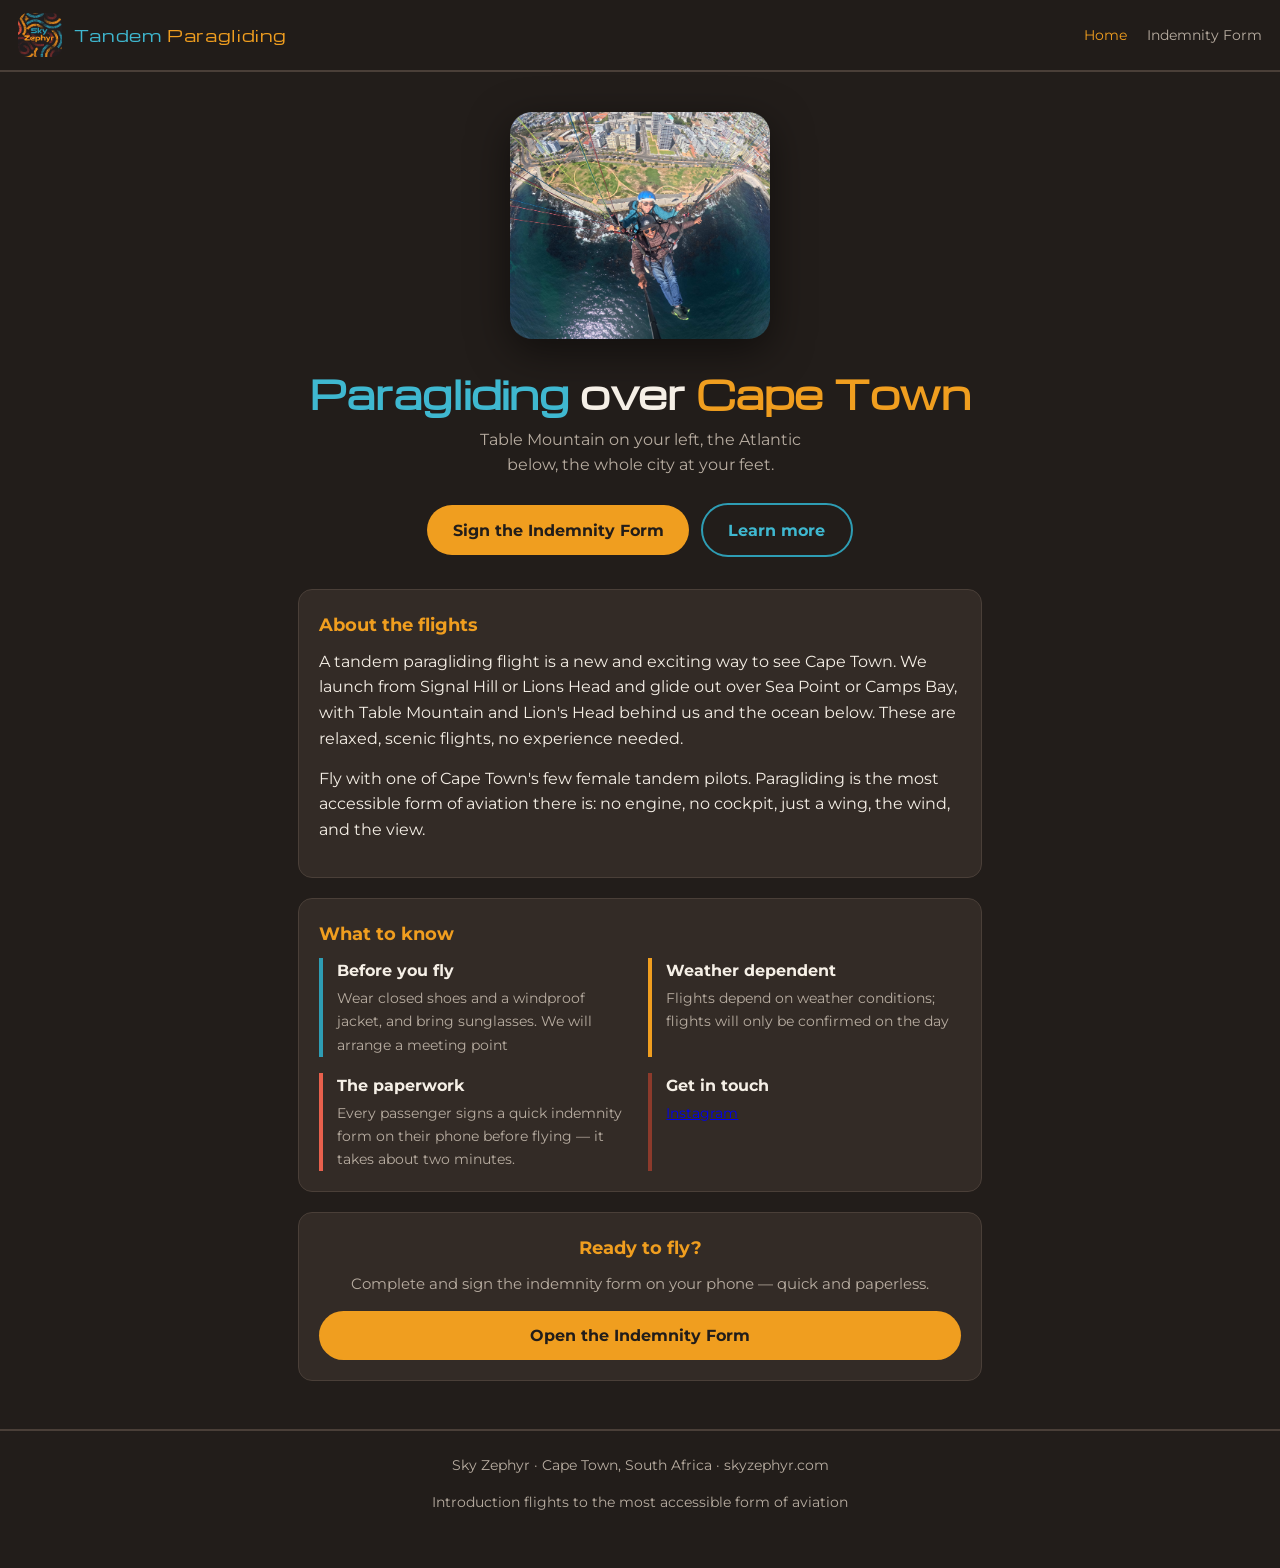
==== commit e64c80c3: "Fix link syntax for Instagram in index.html" ====
--- a/index.html
+++ b/index.html
@@ -56,7 +56,7 @@
       </div>
       <div class="feature">
         <h3>Get in touch</h3>
-        <p><a url="https://www.instagram.com/flyskyzephyr">Instagram</a></p>
+        <p><a href="https://www.instagram.com/flyskyzephyr">Instagram</a></p>
       </div>
     </div>
   </section>
